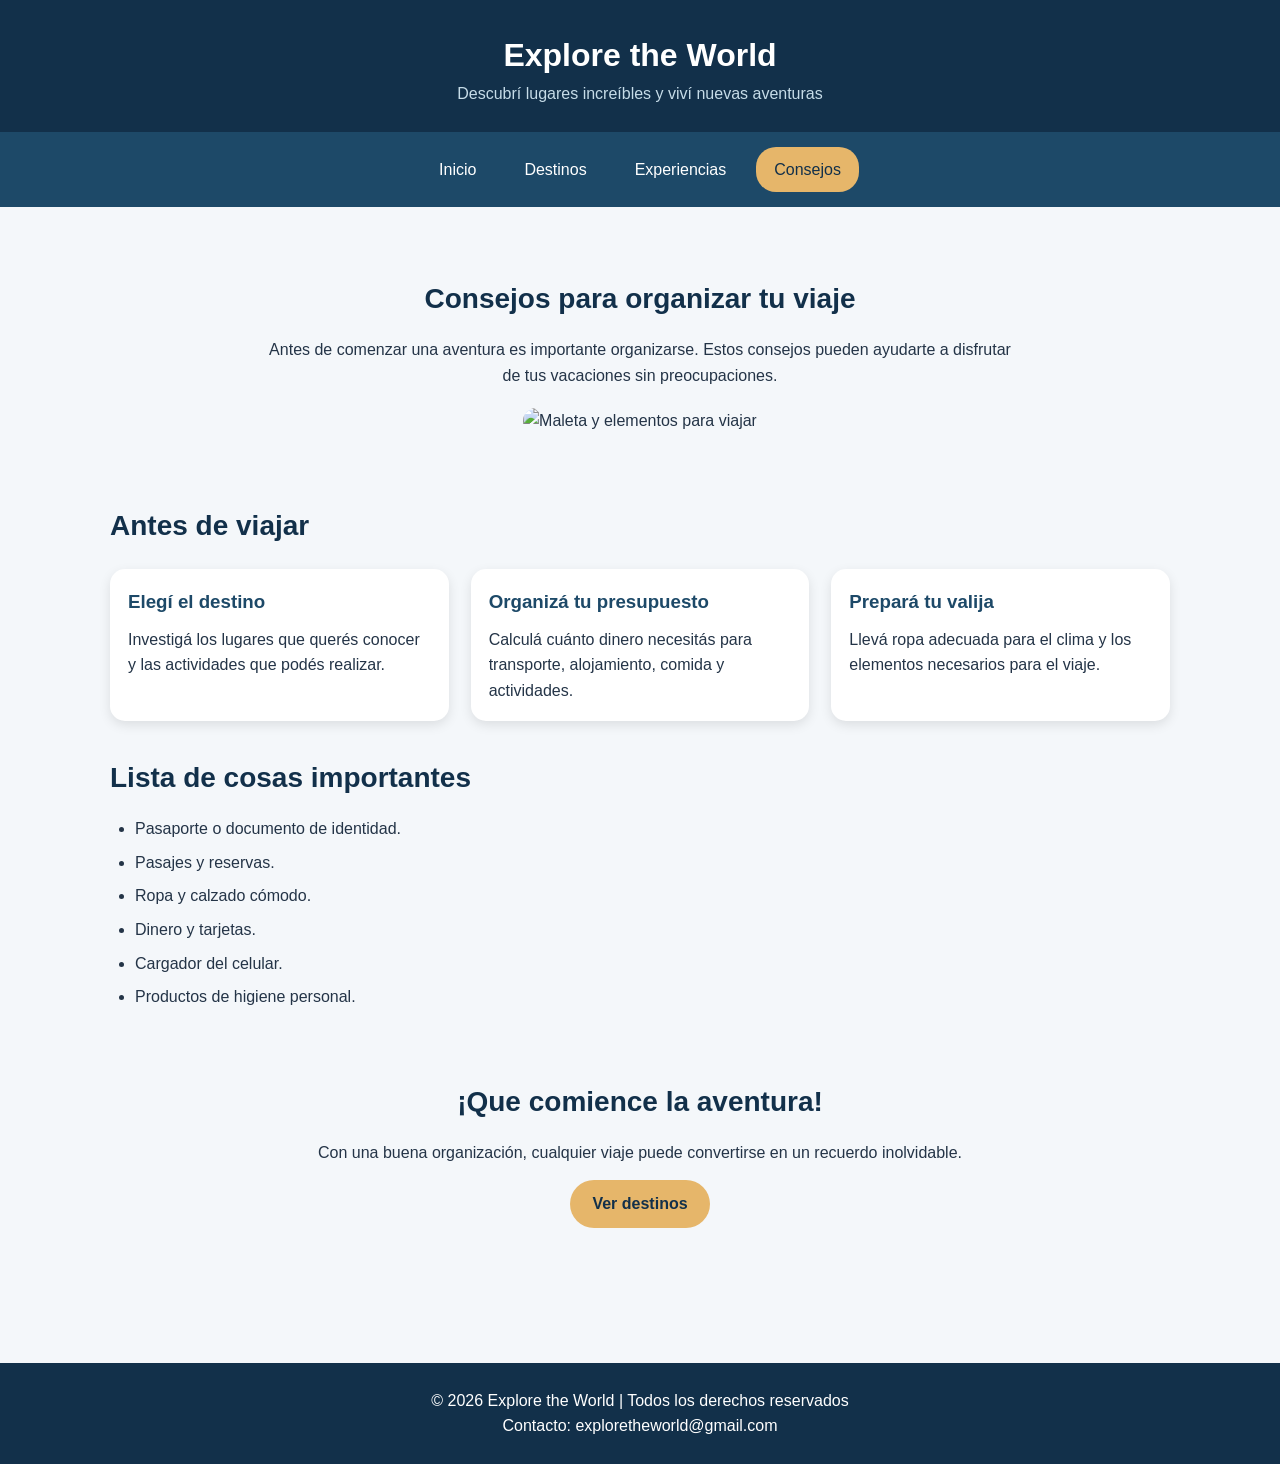
==== consejos.html @ 59fd6a18 "ultimas actualizaciones" ====
<!DOCTYPE html>
<html lang="es">
<head>
    <meta charset="UTF-8">
    <meta name="viewport" content="width=device-width, initial-scale=1.0">
    <title>Explore the World - Consejos</title>
    <link rel="stylesheet" href="style.css">
</head>
<body>

<header>
    <div class="logo"></div>
    <h1>Explore the World</h1>
    <p>Descubrí lugares increíbles y viví nuevas aventuras</p>
</header>

<nav>
    <a href="index.html">Inicio</a>
    <a href="destinos.html">Destinos</a>
    <a href="experiencias.html">Experiencias</a>
    <a href="consejos.html" class="activo">Consejos</a>
</nav>

<main>
    <section class="intro">
        <h2>Consejos para organizar tu viaje</h2>
        <p>
            Antes de comenzar una aventura es importante organizarse.
            Estos consejos pueden ayudarte a disfrutar de tus vacaciones
            sin preocupaciones.
        </p>

        <img class="imagen-principal"
        src="https://encrypted-tbn0.gstatic.com/images?q=tbn:ANd9GcQgcYudxuGyMC2FGWalP0CjO2rzkDVVJ7jLgJBgmS7Baw&s=10"
        alt="Maleta y elementos para viajar">
    </section>

    <section>
        <h2>Antes de viajar</h2>

        <div class="contenedor">
            <article class="tarjeta">
                <div class="tarjeta-contenido">
                    <h3>Elegí el destino</h3>
                    <p>Investigá los lugares que querés conocer
                    y las actividades que podés realizar.</p>
                </div>
            </article>

            <article class="tarjeta">
                <div class="tarjeta-contenido">
                    <h3>Organizá tu presupuesto</h3>
                    <p>Calculá cuánto dinero necesitás para
                    transporte, alojamiento, comida y actividades.</p>
                </div>
            </article>

            <article class="tarjeta">
                <div class="tarjeta-contenido">
                    <h3> Prepará tu valija</h3>
                    <p>Llevá ropa adecuada para el clima y
                    los elementos necesarios para el viaje.</p>
                </div>
            </article>
        </div>
    </section>

    <section>
        <h2>Lista de cosas importantes</h2>
        <ul>
            <li>Pasaporte o documento de identidad.</li>
            <li>Pasajes y reservas.</li>
            <li>Ropa y calzado cómodo.</li>
            <li>Dinero y tarjetas.</li>
            <li>Cargador del celular.</li>
            <li>Productos de higiene personal.</li>
        </ul>
    </section>

    <section class="intro">
        <h2>¡Que comience la aventura!</h2>
        <p>Con una buena organización, cualquier viaje puede
        convertirse en un recuerdo inolvidable.</p>
        <a href="destinos.html" class="boton">Ver destinos</a>
    </section>
</main>

<footer>
    <p>© 2026 Explore the World | Todos los derechos reservados</p>
    <p>Contacto: exploretheworld@gmail.com</p>
</footer>

</body>
</html>
---- style.css ----
* {
    margin: 0;
    padding: 0;
    box-sizing: border-box;
}
body {
    font-family: Arial, sans-serif;
    background-color: #f4f7fa;
    color: #243447;
    line-height: 1.6;
}
header {
    background-color: #12304a;
    color: white;
    padding: 25px;
    text-align: center;
}
.logo {
    font-size: 40px;
}
header h1 {
    font-size: 32px;
    margin-top: 5px;
}
header p {
    color: #c6dce8;
}
nav {
    background-color: #1d4968;
    display: flex;
    justify-content: center;
    flex-wrap: wrap;
    gap: 12px;
    padding: 15px;
}
nav a {
    color: white;
    text-decoration: none;
    padding: 10px 18px;
    border-radius: 20px;
    transition: 0.3s;
}
nav a:hover,
nav a.activo {
    background-color: #e6b66a;
    color: #12304a;
}
main {
    max-width: 1100px;
    margin: auto;
    padding: 35px 20px;
}
h2 {
    color: #12304a;
    margin-bottom: 15px;
    font-size: 28px;
}
h3 {
    color: #1d4968;
    margin-bottom: 10px;
}
section {
    margin-bottom: 35px;
}
.intro {
    text-align: center;
    padding: 35px 15px;
}
.intro p {
    max-width: 750px;
    margin: auto;
}
.imagen-principal {
    width: 100%;
    max-height: 430px;
    object-fit: cover;
    border-radius: 15px;
    margin-top: 20px;
}
.contenedor {
    display: grid;
    grid-template-columns: repeat(auto-fit, minmax(230px, 1fr));
    gap: 22px;
    margin-top: 20px;
}
.tarjeta {
    background-color: white;
    border-radius: 15px;
    overflow: hidden;
    box-shadow: 0 4px 12px rgba(0,0,0,0.10);
    transition: 0.3s;
}
.tarjeta:hover {
    transform: translateY(-5px);
}
.tarjeta img {
    width: 100%;
    height: 190px;
    object-fit: cover;
}
.tarjeta-contenido {
    padding: 18px;
}
.boton {
    display: inline-block;
    background-color: #e6b66a;
    color: #12304a;
    padding: 11px 22px;
    text-decoration: none;
    border-radius: 25px;
    font-weight: bold;
    margin-top: 15px;
    transition: 0.3s;
}
.boton:hover {
    background-color: #12304a;
    color: white;
}
ul {
    padding-left: 25px;
}
li {
    margin-bottom: 8px;
}
.video {
    width: 100%;
    max-width: 700px;
    aspect-ratio: 16 / 9;
    border: none;
    border-radius: 15px;
    display: block;
    margin: 20px auto;
}
footer {
    background-color: #12304a;
    color: white;
    text-align: center;
    padding: 25px;
    margin-top: 30px;
}
footer a {
    color: #e6b66a;
    text-decoration: none;
}
@media (max-width: 600px) {
    header h1 {
        font-size: 25px;
    }
    nav {
        gap: 5px;
    }
    nav a {
        padding: 8px 12px;
        font-size: 14px;
    }
    main {
        padding: 20px 15px;
    }
}
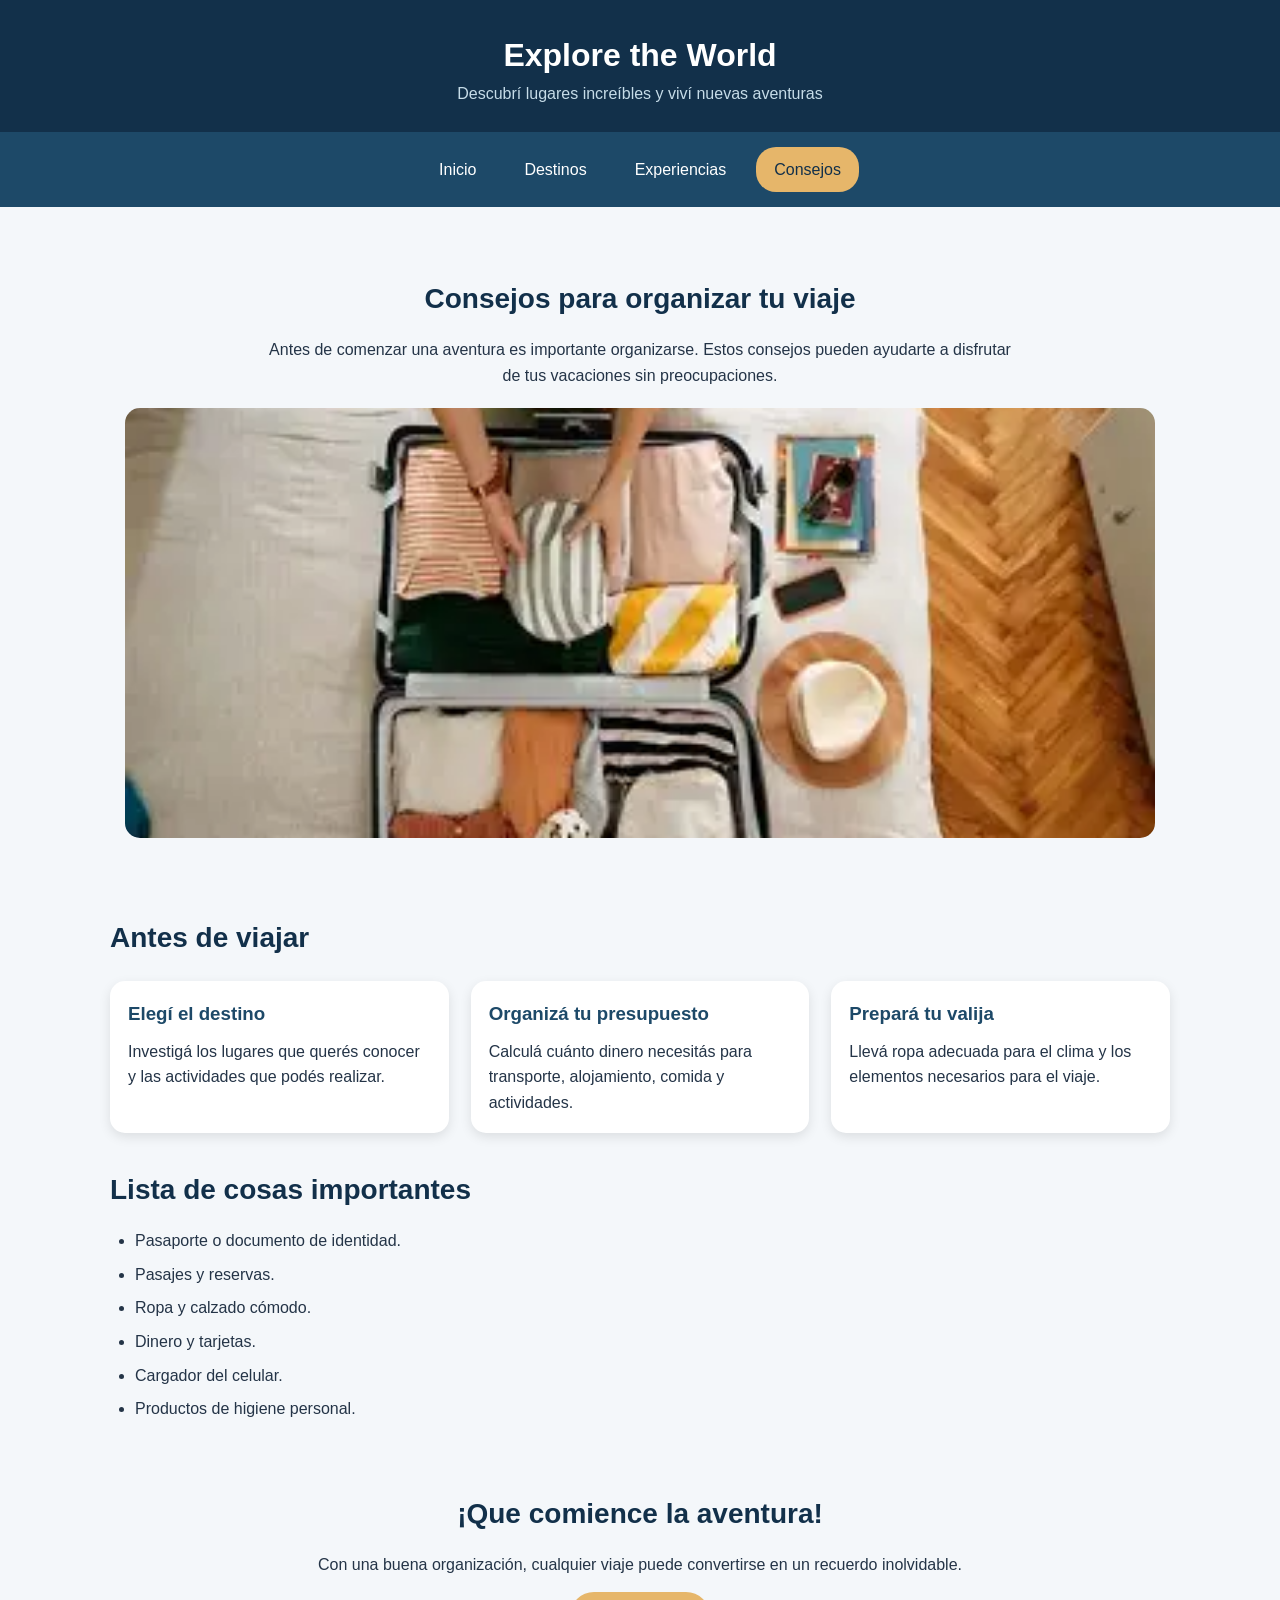
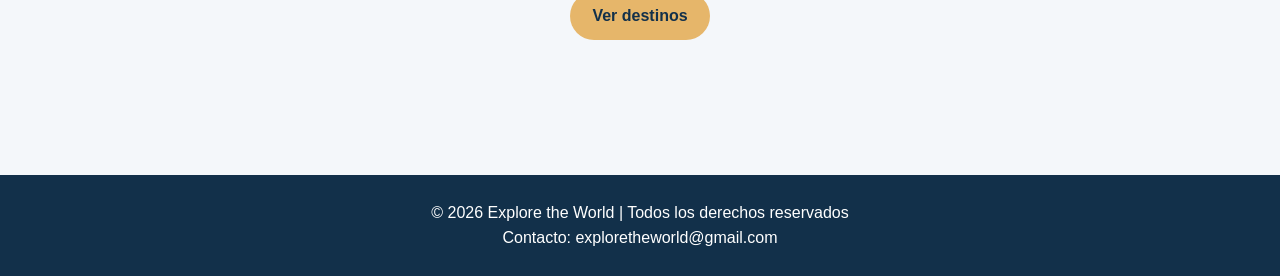
==== commit c1bd9c24: "ultimos cambios" ====
--- a/consejos.html
+++ b/consejos.html
@@ -32,7 +32,7 @@
         </p>
 
         <img class="imagen-principal"
-        src="https://encrypted-tbn0.gstatic.com/images?q=tbn:ANd9GcQgcYudxuGyMC2FGWalP0CjO2rzkDVVJ7jLgJBgmS7Baw&s=10"
+        src="stuff.webp"
         alt="Maleta y elementos para viajar">
     </section>
 
